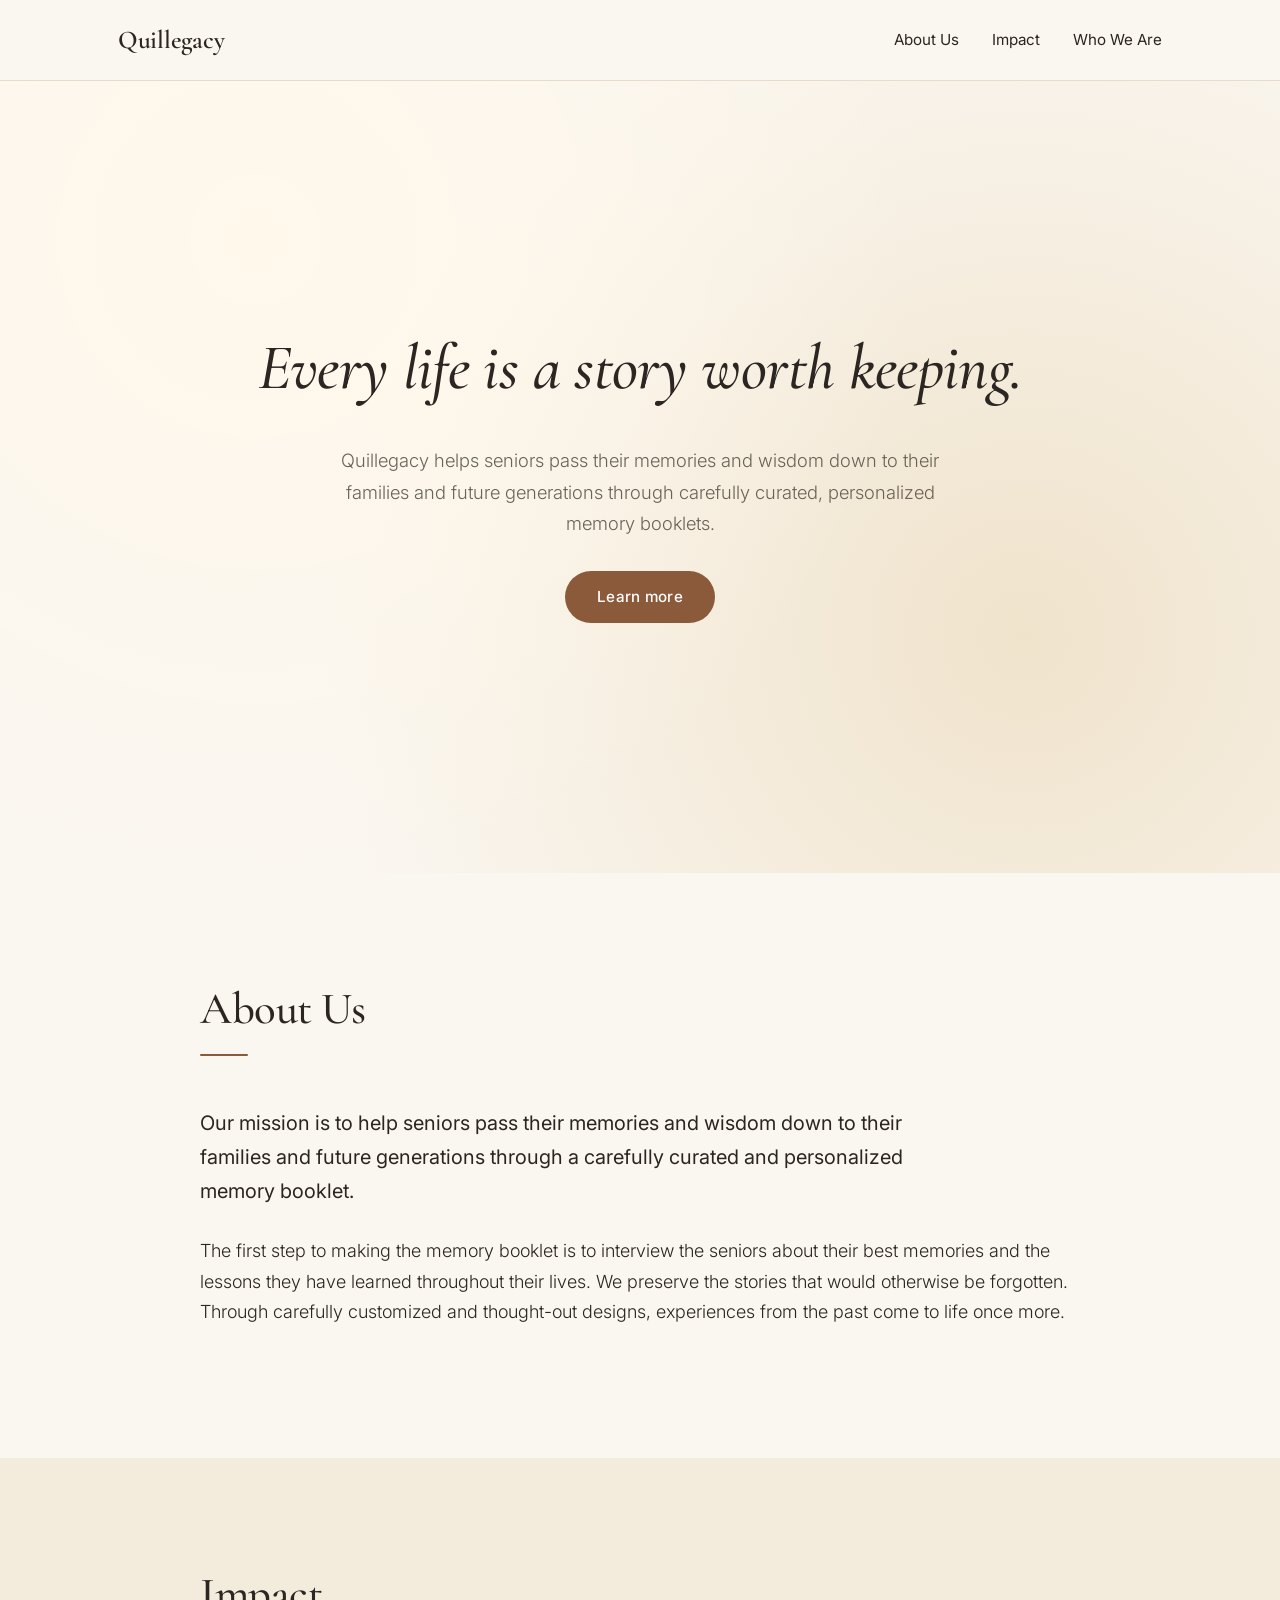
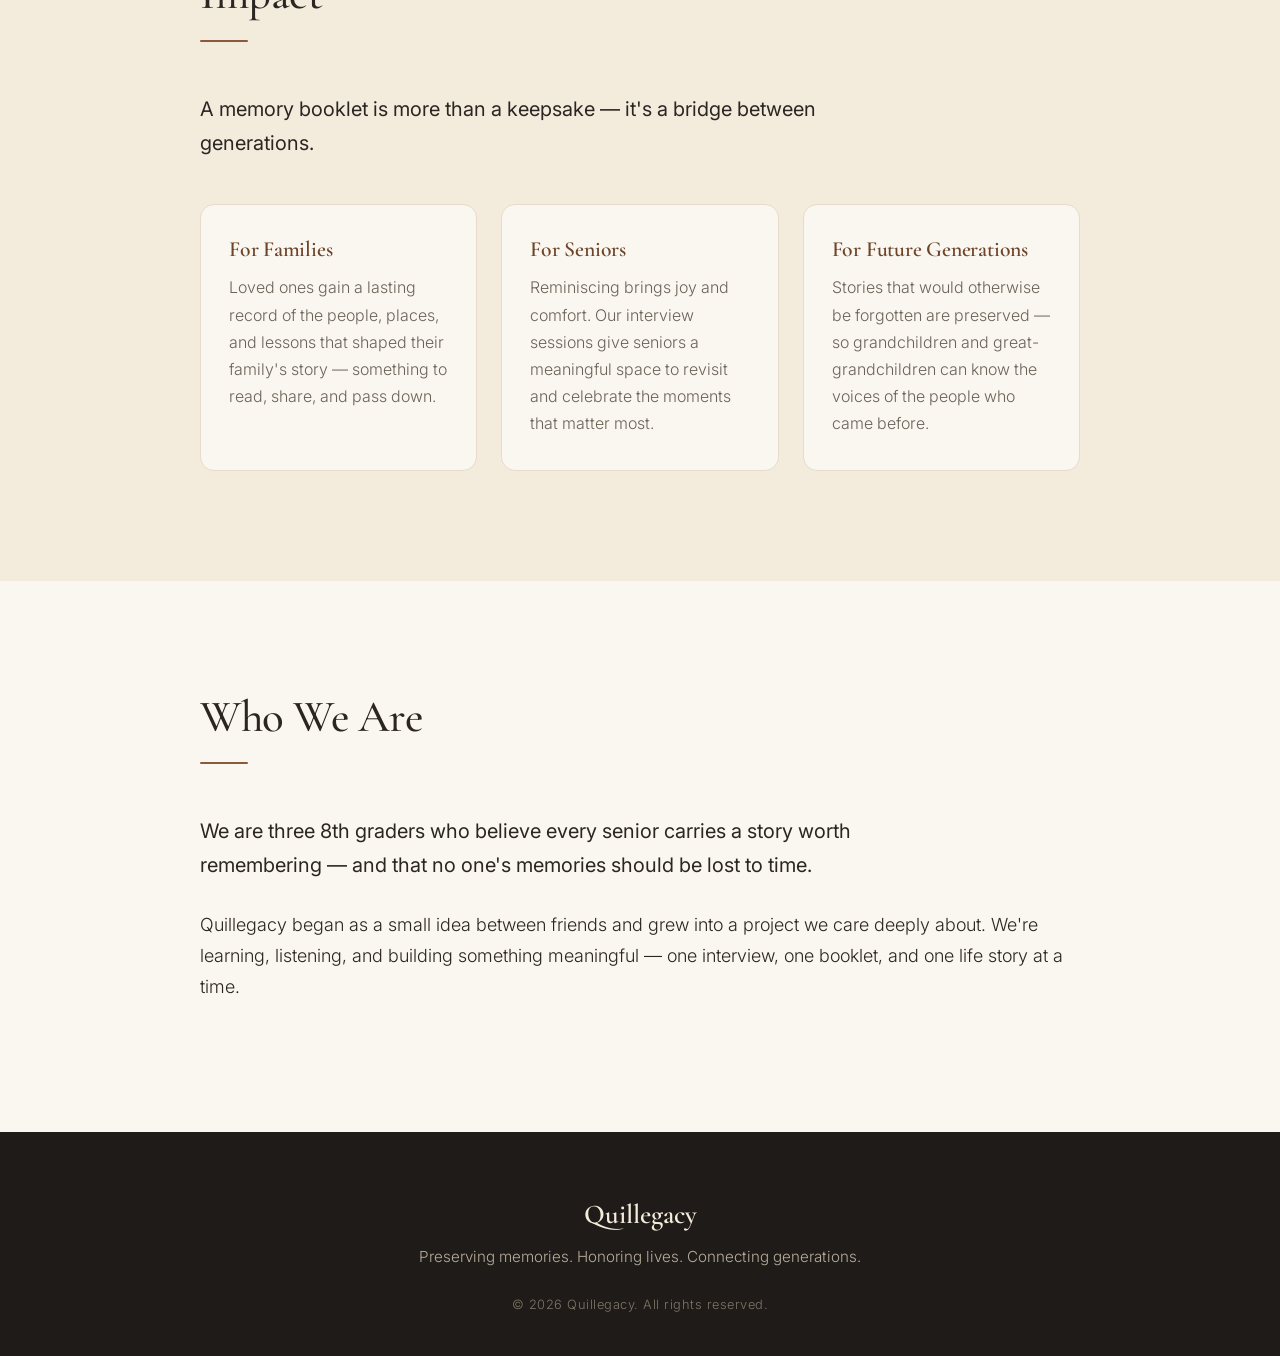
==== index.html @ 30786614 "First version" ====
<!DOCTYPE html>
<html lang="en">
<head>
  <meta charset="UTF-8" />
  <meta name="viewport" content="width=device-width, initial-scale=1.0" />
  <title>Quillegacy — Preserving the Stories That Matter</title>
  <meta name="description" content="Quillegacy creates personalized memory booklets that preserve the stories, memories, and wisdom of seniors for their families and future generations." />
  <link rel="stylesheet" href="style.css" />
  <link rel="preconnect" href="https://fonts.googleapis.com">
  <link rel="preconnect" href="https://fonts.gstatic.com" crossorigin>
  <link href="https://fonts.googleapis.com/css2?family=Cormorant+Garamond:wght@400;500;600;700&family=Inter:wght@300;400;500;600&display=swap" rel="stylesheet">
</head>
<body>

  <!-- ===== NAVIGATION ===== -->
  <header class="nav">
    <div class="nav-inner">
      <a href="#top" class="logo">Quillegacy</a>
      <nav>
        <a href="#about">About Us</a>
        <a href="#impact">Impact</a>
        <a href="#team">Who We Are</a>
      </nav>
    </div>
  </header>

  <!-- ===== HERO ===== -->
  <section id="top" class="hero">
    <div class="hero-content">
      <h1>Every life is a story worth keeping.</h1>
      <p class="tagline">
        Quillegacy helps seniors pass their memories and wisdom down to their families
        and future generations through carefully curated, personalized memory booklets.
      </p>
      <a href="#about" class="btn">Learn more</a>
    </div>
  </section>

  <!-- ===== ABOUT US ===== -->
  <section id="about" class="section section-light">
    <div class="container">
      <h2>About Us</h2>
      <p class="lead">
        Our mission is to help seniors pass their memories and wisdom down to their
        families and future generations through a carefully curated and personalized
        memory booklet.
      </p>
      <p>
        The first step to making the memory booklet is to interview the seniors about
        their best memories and the lessons they have learned throughout their lives.
        We preserve the stories that would otherwise be forgotten. Through carefully
        customized and thought-out designs, experiences from the past come to life
        once more.
      </p>
    </div>
  </section>

  <!-- ===== IMPACT ===== -->
  <section id="impact" class="section section-warm">
    <div class="container">
      <h2>Impact</h2>
      <p class="lead">
        A memory booklet is more than a keepsake — it's a bridge between generations.
      </p>

      <div class="impact-grid">
        <div class="impact-card">
          <h3>For Families</h3>
          <p>
            Loved ones gain a lasting record of the people, places, and lessons that
            shaped their family's story — something to read, share, and pass down.
          </p>
        </div>
        <div class="impact-card">
          <h3>For Seniors</h3>
          <p>
            Reminiscing brings joy and comfort. Our interview sessions give seniors
            a meaningful space to revisit and celebrate the moments that matter most.
          </p>
        </div>
        <div class="impact-card">
          <h3>For Future Generations</h3>
          <p>
            Stories that would otherwise be forgotten are preserved — so grandchildren
            and great-grandchildren can know the voices of the people who came before.
          </p>
        </div>
      </div>
    </div>
  </section>

  <!-- ===== WHO WE ARE ===== -->
  <section id="team" class="section section-light">
    <div class="container">
      <h2>Who We Are</h2>
      <p class="lead">
        We are three 8th graders who believe every senior carries a story worth
        remembering — and that no one's memories should be lost to time.
      </p>
      <p>
        Quillegacy began as a small idea between friends and grew into a project
        we care deeply about. We're learning, listening, and building something
        meaningful — one interview, one booklet, and one life story at a time.
      </p>
    </div>
  </section>

  <!-- ===== FOOTER ===== -->
  <footer class="footer">
    <div class="container">
      <p class="footer-brand">Quillegacy</p>
      <p class="footer-tag">Preserving memories. Honoring lives. Connecting generations.</p>
      <p class="footer-copy">&copy; 2026 Quillegacy. All rights reserved.</p>
    </div>
  </footer>

</body>
</html>
---- style.css ----
/* =========================================================
   Quillegacy — Stylesheet
   Edit the colors and fonts here to change the whole site.
   ========================================================= */

:root {
  /* Color palette — warm, gentle, legacy-inspired */
  --cream:      #faf6f0;
  --warm:       #f3ebdc;
  --ink:        #2b2622;
  --muted:      #6b6358;
  --accent:     #8a5a3b;   /* soft warm brown */
  --accent-dk:  #6e4429;
  --line:       #e7dccb;

  /* Fonts */
  --serif: 'Cormorant Garamond', Georgia, 'Times New Roman', serif;
  --sans:  'Inter', -apple-system, BlinkMacSystemFont, 'Segoe UI', sans-serif;
}

/* ---------- Base ---------- */

* { box-sizing: border-box; }

html { scroll-behavior: smooth; }

body {
  margin: 0;
  font-family: var(--sans);
  font-weight: 300;
  font-size: 18px;
  line-height: 1.7;
  color: var(--ink);
  background: var(--cream);
  -webkit-font-smoothing: antialiased;
}

h1, h2, h3 {
  font-family: var(--serif);
  font-weight: 500;
  letter-spacing: -0.01em;
  line-height: 1.2;
  margin: 0 0 0.6em;
  color: var(--ink);
}

h1 { font-size: clamp(2.4rem, 5.5vw, 4rem); }
h2 { font-size: clamp(2rem, 4vw, 2.8rem); }
h3 { font-size: 1.35rem; font-weight: 600; }

p { margin: 0 0 1.1em; }

a { color: var(--accent); text-decoration: none; }
a:hover { color: var(--accent-dk); }

/* ---------- Navigation ---------- */

.nav {
  position: sticky;
  top: 0;
  z-index: 50;
  background: rgba(250, 246, 240, 0.92);
  backdrop-filter: saturate(160%) blur(10px);
  border-bottom: 1px solid var(--line);
}

.nav-inner {
  max-width: 1100px;
  margin: 0 auto;
  padding: 18px 28px;
  display: flex;
  align-items: center;
  justify-content: space-between;
}

.logo {
  font-family: var(--serif);
  font-size: 1.6rem;
  font-weight: 600;
  color: var(--ink);
  letter-spacing: -0.01em;
}

.nav nav a {
  margin-left: 28px;
  font-size: 0.95rem;
  font-weight: 400;
  color: var(--ink);
  position: relative;
}

.nav nav a::after {
  content: "";
  position: absolute;
  left: 0; bottom: -4px;
  width: 0; height: 1px;
  background: var(--accent);
  transition: width 0.25s ease;
}

.nav nav a:hover::after { width: 100%; }

/* ---------- Hero ---------- */

.hero {
  min-height: 88vh;
  display: flex;
  align-items: center;
  justify-content: center;
  padding: 80px 28px;
  background:
    radial-gradient(circle at 20% 20%, #fff8eb 0%, transparent 55%),
    radial-gradient(circle at 80% 70%, #f0e3cc 0%, transparent 60%),
    var(--cream);
}

.hero-content {
  max-width: 820px;
  text-align: center;
}

.hero h1 {
  font-style: italic;
  font-weight: 500;
}

.tagline {
  font-size: 1.15rem;
  color: var(--muted);
  max-width: 640px;
  margin: 0 auto 2rem;
}

.btn {
  display: inline-block;
  padding: 13px 32px;
  background: var(--accent);
  color: #fff;
  border-radius: 999px;
  font-size: 0.95rem;
  font-weight: 500;
  letter-spacing: 0.02em;
  transition: background 0.2s ease, transform 0.2s ease;
}
.btn:hover {
  background: var(--accent-dk);
  color: #fff;
  transform: translateY(-1px);
}

/* ---------- Sections ---------- */

.section {
  padding: 110px 28px;
}

.section-light { background: var(--cream); }
.section-warm  { background: var(--warm); }

.container {
  max-width: 880px;
  margin: 0 auto;
}

.section h2 {
  position: relative;
  padding-bottom: 18px;
  margin-bottom: 32px;
}
.section h2::after {
  content: "";
  display: block;
  width: 48px;
  height: 2px;
  background: var(--accent);
  margin-top: 18px;
  border-radius: 2px;
}

.lead {
  font-size: 1.25rem;
  color: var(--ink);
  font-weight: 400;
  margin-bottom: 1.4em;
  max-width: 720px;
}

/* ---------- Impact cards ---------- */

.impact-grid {
  display: grid;
  grid-template-columns: repeat(auto-fit, minmax(240px, 1fr));
  gap: 24px;
  margin-top: 44px;
}

.impact-card {
  background: var(--cream);
  padding: 32px 28px;
  border-radius: 14px;
  border: 1px solid var(--line);
  transition: transform 0.25s ease, box-shadow 0.25s ease;
}
.impact-card:hover {
  transform: translateY(-4px);
  box-shadow: 0 14px 30px rgba(60, 40, 20, 0.08);
}

.impact-card h3 {
  color: var(--accent-dk);
  margin-bottom: 12px;
}

.impact-card p {
  margin: 0;
  color: var(--muted);
  font-size: 1rem;
}

/* ---------- Footer ---------- */

.footer {
  background: #1f1b18;
  color: #d7cdbe;
  padding: 60px 28px 40px;
  text-align: center;
}

.footer-brand {
  font-family: var(--serif);
  font-size: 1.7rem;
  font-weight: 600;
  color: #f3ebdc;
  margin: 0 0 6px;
}

.footer-tag {
  font-size: 0.95rem;
  margin-bottom: 24px;
  color: #b8ad9c;
}

.footer-copy {
  font-size: 0.8rem;
  color: #7e7567;
  letter-spacing: 0.04em;
  margin: 0;
}

/* ---------- Responsive ---------- */

@media (max-width: 640px) {
  .nav-inner { padding: 14px 20px; }
  .nav nav a { margin-left: 18px; font-size: 0.88rem; }
  .logo { font-size: 1.35rem; }
  .section { padding: 80px 22px; }
  body { font-size: 17px; }
}
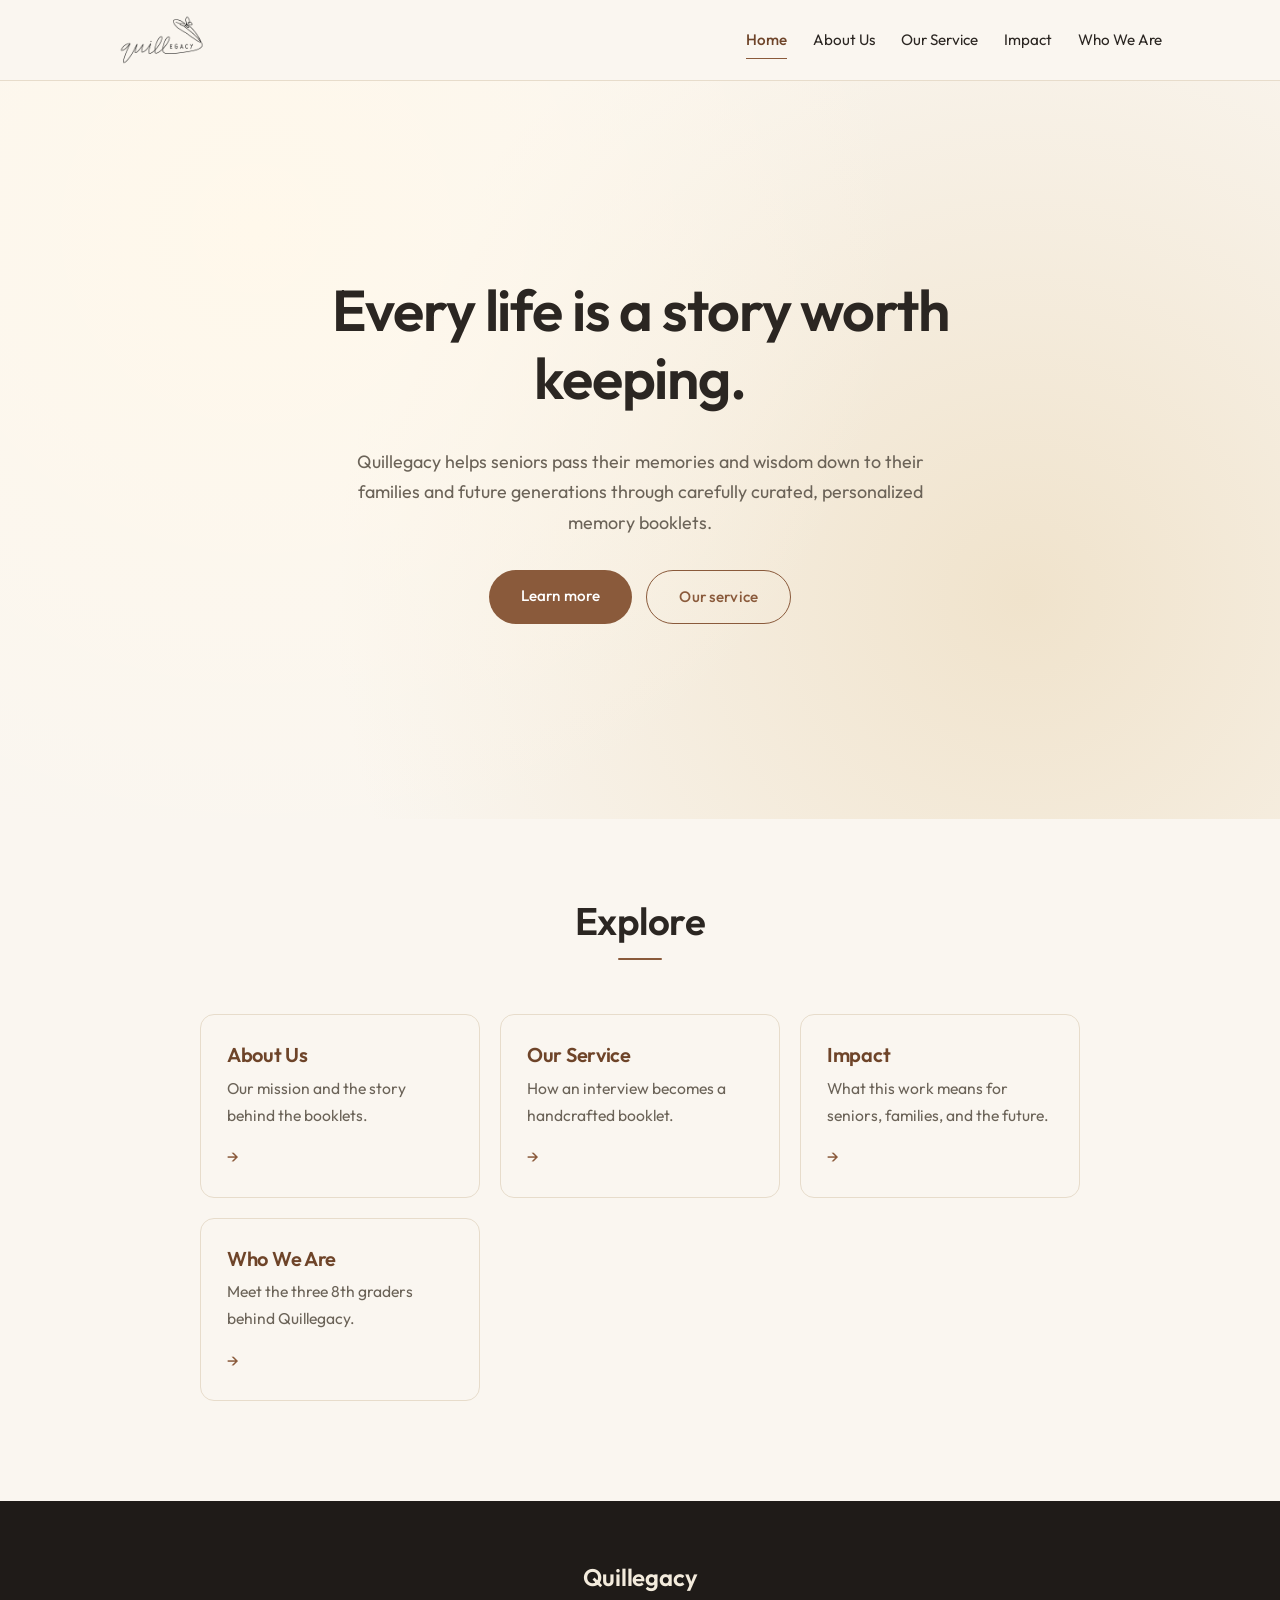
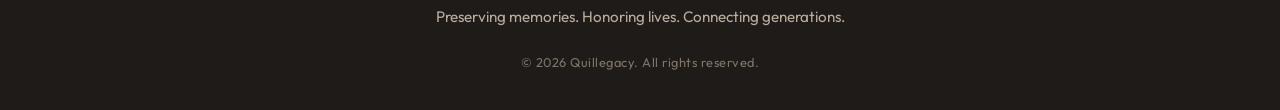
==== commit b941f5f4: "Version 2" ====
--- a/index.html
+++ b/index.html
@@ -8,104 +8,71 @@
   <link rel="stylesheet" href="style.css" />
   <link rel="preconnect" href="https://fonts.googleapis.com">
   <link rel="preconnect" href="https://fonts.gstatic.com" crossorigin>
-  <link href="https://fonts.googleapis.com/css2?family=Cormorant+Garamond:wght@400;500;600;700&family=Inter:wght@300;400;500;600&display=swap" rel="stylesheet">
+  <link href="https://fonts.googleapis.com/css2?family=Outfit:wght@300;400;500;600;700&display=swap" rel="stylesheet">
 </head>
 <body>
 
-  <!-- ===== NAVIGATION ===== -->
+  <!-- ===== NAVIGATION (same on every page) ===== -->
   <header class="nav">
     <div class="nav-inner">
-      <a href="#top" class="logo">Quillegacy</a>
+      <a href="index.html" class="logo" aria-label="Quillegacy home">
+        <img src="images/quillegacy-logo.png" alt="Quillegacy" />
+      </a>
       <nav>
-        <a href="#about">About Us</a>
-        <a href="#impact">Impact</a>
-        <a href="#team">Who We Are</a>
+        <a href="index.html" aria-current="page">Home</a>
+        <a href="about.html">About Us</a>
+        <a href="services.html">Our Service</a>
+        <a href="impact.html">Impact</a>
+        <a href="team.html">Who We Are</a>
       </nav>
     </div>
   </header>
 
-  <!-- ===== HERO ===== -->
-  <section id="top" class="hero">
+  <!-- ===== LANDING HERO ===== -->
+  <section class="hero">
     <div class="hero-content">
       <h1>Every life is a story worth keeping.</h1>
       <p class="tagline">
         Quillegacy helps seniors pass their memories and wisdom down to their families
         and future generations through carefully curated, personalized memory booklets.
       </p>
-      <a href="#about" class="btn">Learn more</a>
-    </div>
-  </section>
-
-  <!-- ===== ABOUT US ===== -->
-  <section id="about" class="section section-light">
-    <div class="container">
-      <h2>About Us</h2>
-      <p class="lead">
-        Our mission is to help seniors pass their memories and wisdom down to their
-        families and future generations through a carefully curated and personalized
-        memory booklet.
-      </p>
-      <p>
-        The first step to making the memory booklet is to interview the seniors about
-        their best memories and the lessons they have learned throughout their lives.
-        We preserve the stories that would otherwise be forgotten. Through carefully
-        customized and thought-out designs, experiences from the past come to life
-        once more.
-      </p>
-    </div>
-  </section>
-
-  <!-- ===== IMPACT ===== -->
-  <section id="impact" class="section section-warm">
-    <div class="container">
-      <h2>Impact</h2>
-      <p class="lead">
-        A memory booklet is more than a keepsake — it's a bridge between generations.
-      </p>
-
-      <div class="impact-grid">
-        <div class="impact-card">
-          <h3>For Families</h3>
-          <p>
-            Loved ones gain a lasting record of the people, places, and lessons that
-            shaped their family's story — something to read, share, and pass down.
-          </p>
-        </div>
-        <div class="impact-card">
-          <h3>For Seniors</h3>
-          <p>
-            Reminiscing brings joy and comfort. Our interview sessions give seniors
-            a meaningful space to revisit and celebrate the moments that matter most.
-          </p>
-        </div>
-        <div class="impact-card">
-          <h3>For Future Generations</h3>
-          <p>
-            Stories that would otherwise be forgotten are preserved — so grandchildren
-            and great-grandchildren can know the voices of the people who came before.
-          </p>
-        </div>
+      <div class="hero-actions">
+        <a href="about.html" class="btn">Learn more</a>
+        <a href="services.html" class="btn btn-ghost">Our service</a>
       </div>
     </div>
   </section>
 
-  <!-- ===== WHO WE ARE ===== -->
-  <section id="team" class="section section-light">
+  <!-- ===== EXPLORE TILES ===== -->
+  <section class="section section-light">
     <div class="container">
-      <h2>Who We Are</h2>
-      <p class="lead">
-        We are three 8th graders who believe every senior carries a story worth
-        remembering — and that no one's memories should be lost to time.
-      </p>
-      <p>
-        Quillegacy began as a small idea between friends and grew into a project
-        we care deeply about. We're learning, listening, and building something
-        meaningful — one interview, one booklet, and one life story at a time.
-      </p>
+      <h2 class="center">Explore</h2>
+      <div class="tile-grid">
+        <a href="about.html" class="tile">
+          <h3>About Us</h3>
+          <p>Our mission and the story behind the booklets.</p>
+          <span class="tile-arrow">&rarr;</span>
+        </a>
+        <a href="services.html" class="tile">
+          <h3>Our Service</h3>
+          <p>How an interview becomes a handcrafted booklet.</p>
+          <span class="tile-arrow">&rarr;</span>
+        </a>
+        <a href="impact.html" class="tile">
+          <h3>Impact</h3>
+          <p>What this work means for seniors, families, and the future.</p>
+          <span class="tile-arrow">&rarr;</span>
+        </a>
+        <a href="team.html" class="tile">
+          <h3>Who We Are</h3>
+          <p>Meet the three 8th graders behind Quillegacy.</p>
+          <span class="tile-arrow">&rarr;</span>
+        </a>
+      </div>
     </div>
   </section>
 
-  <!-- ===== FOOTER ===== -->
+  <!-- ===== FOOTER (same on every page) ===== -->
   <footer class="footer">
     <div class="container">
       <p class="footer-brand">Quillegacy</p>
--- a/style.css
+++ b/style.css
@@ -5,17 +5,18 @@
 
 :root {
   /* Color palette — warm, gentle, legacy-inspired */
-  --cream:      #faf6f0;
-  --warm:       #f3ebdc;
-  --ink:        #2b2622;
-  --muted:      #6b6358;
-  --accent:     #8a5a3b;   /* soft warm brown */
-  --accent-dk:  #6e4429;
-  --line:       #e7dccb;
-
-  /* Fonts */
-  --serif: 'Cormorant Garamond', Georgia, 'Times New Roman', serif;
-  --sans:  'Inter', -apple-system, BlinkMacSystemFont, 'Segoe UI', sans-serif;
+  --cream:      #faf6f0;   /* page background */
+  --warm:       #f3ebdc;   /* alternating section background */
+  --ink:        #2b2622;   /* main text color */
+  --muted:      #6b6358;   /* secondary text */
+  --accent:     #8a5a3b;   /* buttons & highlights */
+  --accent-dk:  #6e4429;   /* hover color */
+  --line:       #e7dccb;   /* subtle borders */
+
+  /* Font — Outfit is the closest free match to Canva's "Now".
+     To swap in the real "Now" font, see README.md.            */
+  --font: 'Outfit', -apple-system, BlinkMacSystemFont, 'Segoe UI',
+          Roboto, 'Helvetica Neue', Arial, sans-serif;
 }
 
 /* ---------- Base ---------- */
@@ -26,32 +27,35 @@
 
 body {
   margin: 0;
-  font-family: var(--sans);
-  font-weight: 300;
+  font-family: var(--font);
+  font-weight: 400;
   font-size: 18px;
   line-height: 1.7;
   color: var(--ink);
   background: var(--cream);
   -webkit-font-smoothing: antialiased;
+  -moz-osx-font-smoothing: grayscale;
 }
 
 h1, h2, h3 {
-  font-family: var(--serif);
-  font-weight: 500;
-  letter-spacing: -0.01em;
-  line-height: 1.2;
+  font-family: var(--font);
+  font-weight: 600;
+  letter-spacing: -0.015em;
+  line-height: 1.18;
   margin: 0 0 0.6em;
   color: var(--ink);
 }
 
-h1 { font-size: clamp(2.4rem, 5.5vw, 4rem); }
-h2 { font-size: clamp(2rem, 4vw, 2.8rem); }
-h3 { font-size: 1.35rem; font-weight: 600; }
+h1 { font-size: clamp(2.2rem, 5vw, 3.6rem); font-weight: 600; }
+h2 { font-size: clamp(1.7rem, 3.4vw, 2.4rem); }
+h3 { font-size: 1.25rem; font-weight: 600; }
 
 p { margin: 0 0 1.1em; }
 
 a { color: var(--accent); text-decoration: none; }
 a:hover { color: var(--accent-dk); }
+
+.center { text-align: center; }
 
 /* ---------- Navigation ---------- */
 
@@ -67,32 +71,43 @@
 .nav-inner {
   max-width: 1100px;
   margin: 0 auto;
-  padding: 18px 28px;
+  padding: 14px 28px;
   display: flex;
   align-items: center;
   justify-content: space-between;
+  gap: 24px;
 }
 
 .logo {
-  font-family: var(--serif);
-  font-size: 1.6rem;
-  font-weight: 600;
-  color: var(--ink);
-  letter-spacing: -0.01em;
+  display: inline-flex;
+  align-items: center;
+  flex-shrink: 0;
+}
+.logo img {
+  height: 52px;
+  width: auto;
+  display: block;
+}
+
+.nav nav {
+  display: flex;
+  flex-wrap: wrap;
+  gap: 26px;
+  justify-content: flex-end;
 }
 
 .nav nav a {
-  margin-left: 28px;
   font-size: 0.95rem;
   font-weight: 400;
   color: var(--ink);
   position: relative;
+  padding: 4px 0;
 }
 
 .nav nav a::after {
   content: "";
   position: absolute;
-  left: 0; bottom: -4px;
+  left: 0; bottom: -2px;
   width: 0; height: 1px;
   background: var(--accent);
   transition: width 0.25s ease;
@@ -100,10 +115,18 @@
 
 .nav nav a:hover::after { width: 100%; }
 
-/* ---------- Hero ---------- */
+.nav nav a[aria-current="page"] {
+  color: var(--accent-dk);
+  font-weight: 500;
+}
+.nav nav a[aria-current="page"]::after {
+  width: 100%;
+}
+
+/* ---------- Landing Hero ---------- */
 
 .hero {
-  min-height: 88vh;
+  min-height: 82vh;
   display: flex;
   align-items: center;
   justify-content: center;
@@ -115,20 +138,27 @@
 }
 
 .hero-content {
-  max-width: 820px;
+  max-width: 780px;
   text-align: center;
 }
 
 .hero h1 {
-  font-style: italic;
-  font-weight: 500;
+  font-weight: 600;
+  letter-spacing: -0.02em;
 }
 
 .tagline {
-  font-size: 1.15rem;
+  font-size: 1.12rem;
   color: var(--muted);
-  max-width: 640px;
+  max-width: 620px;
   margin: 0 auto 2rem;
+}
+
+.hero-actions {
+  display: flex;
+  gap: 14px;
+  justify-content: center;
+  flex-wrap: wrap;
 }
 
 .btn {
@@ -139,19 +169,49 @@
   border-radius: 999px;
   font-size: 0.95rem;
   font-weight: 500;
-  letter-spacing: 0.02em;
-  transition: background 0.2s ease, transform 0.2s ease;
+  letter-spacing: 0.01em;
+  transition: background 0.2s ease, transform 0.2s ease, box-shadow 0.2s ease;
 }
 .btn:hover {
   background: var(--accent-dk);
   color: #fff;
   transform: translateY(-1px);
+  box-shadow: 0 10px 22px rgba(110, 68, 41, 0.18);
+}
+.btn-ghost {
+  background: transparent;
+  color: var(--accent);
+  border: 1px solid var(--accent);
+}
+.btn-ghost:hover {
+  background: var(--accent);
+  color: #fff;
+}
+
+/* ---------- Page header (inner pages) ---------- */
+
+.page-header {
+  padding: 110px 28px 40px;
+  background:
+    radial-gradient(circle at 30% 30%, #fff8eb 0%, transparent 60%),
+    var(--cream);
+  text-align: center;
+}
+
+.page-header h1 {
+  margin-bottom: 8px;
+}
+
+.page-sub {
+  color: var(--muted);
+  font-size: 1.1rem;
+  margin: 0;
 }
 
 /* ---------- Sections ---------- */
 
 .section {
-  padding: 110px 28px;
+  padding: 80px 28px 100px;
 }
 
 .section-light { background: var(--cream); }
@@ -164,39 +224,83 @@
 
 .section h2 {
   position: relative;
-  padding-bottom: 18px;
-  margin-bottom: 32px;
+  padding-bottom: 14px;
+  margin-bottom: 28px;
 }
 .section h2::after {
   content: "";
   display: block;
-  width: 48px;
+  width: 44px;
   height: 2px;
   background: var(--accent);
-  margin-top: 18px;
+  margin-top: 14px;
   border-radius: 2px;
 }
+.section h2.center::after { margin-left: auto; margin-right: auto; }
 
 .lead {
-  font-size: 1.25rem;
+  font-size: 1.2rem;
   color: var(--ink);
   font-weight: 400;
   margin-bottom: 1.4em;
   max-width: 720px;
 }
 
+/* ---------- Landing tile grid ---------- */
+
+.tile-grid {
+  display: grid;
+  grid-template-columns: repeat(auto-fit, minmax(220px, 1fr));
+  gap: 20px;
+  margin-top: 40px;
+}
+
+.tile {
+  display: block;
+  background: var(--cream);
+  border: 1px solid var(--line);
+  border-radius: 14px;
+  padding: 28px 26px 24px;
+  color: var(--ink);
+  transition: transform 0.25s ease, box-shadow 0.25s ease, border-color 0.25s ease;
+  position: relative;
+}
+.tile:hover {
+  transform: translateY(-4px);
+  box-shadow: 0 14px 30px rgba(60, 40, 20, 0.08);
+  border-color: var(--accent);
+  color: var(--ink);
+}
+.tile h3 {
+  color: var(--accent-dk);
+  margin-bottom: 8px;
+}
+.tile p {
+  margin: 0;
+  color: var(--muted);
+  font-size: 0.98rem;
+}
+.tile-arrow {
+  display: inline-block;
+  margin-top: 14px;
+  color: var(--accent);
+  font-size: 1.1rem;
+  transition: transform 0.2s ease;
+}
+.tile:hover .tile-arrow { transform: translateX(4px); }
+
 /* ---------- Impact cards ---------- */
 
 .impact-grid {
   display: grid;
   grid-template-columns: repeat(auto-fit, minmax(240px, 1fr));
-  gap: 24px;
-  margin-top: 44px;
+  gap: 22px;
+  margin-top: 36px;
 }
 
 .impact-card {
   background: var(--cream);
-  padding: 32px 28px;
+  padding: 30px 26px;
   border-radius: 14px;
   border: 1px solid var(--line);
   transition: transform 0.25s ease, box-shadow 0.25s ease;
@@ -205,16 +309,33 @@
   transform: translateY(-4px);
   box-shadow: 0 14px 30px rgba(60, 40, 20, 0.08);
 }
-
-.impact-card h3 {
+.impact-card h3 { color: var(--accent-dk); margin-bottom: 10px; }
+.impact-card p  { margin: 0; color: var(--muted); font-size: 1rem; }
+
+/* ---------- Value list (Our Service page) ---------- */
+
+.value-list {
+  margin-top: 36px;
+  display: grid;
+  gap: 0;
+}
+
+.value-item {
+  padding: 22px 0;
+  border-bottom: 1px solid var(--line);
+}
+.value-item:last-child { border-bottom: none; }
+
+.value-item h3 {
   color: var(--accent-dk);
-  margin-bottom: 12px;
-}
-
-.impact-card p {
+  margin: 0 0 6px;
+  font-size: 1.15rem;
+}
+.value-item p {
   margin: 0;
   color: var(--muted);
   font-size: 1rem;
+  max-width: 680px;
 }
 
 /* ---------- Footer ---------- */
@@ -222,21 +343,22 @@
 .footer {
   background: #1f1b18;
   color: #d7cdbe;
-  padding: 60px 28px 40px;
+  padding: 56px 28px 36px;
   text-align: center;
 }
 
 .footer-brand {
-  font-family: var(--serif);
-  font-size: 1.7rem;
+  font-family: var(--font);
+  font-size: 1.5rem;
   font-weight: 600;
   color: #f3ebdc;
   margin: 0 0 6px;
+  letter-spacing: -0.01em;
 }
 
 .footer-tag {
   font-size: 0.95rem;
-  margin-bottom: 24px;
+  margin-bottom: 22px;
   color: #b8ad9c;
 }
 
@@ -249,10 +371,20 @@
 
 /* ---------- Responsive ---------- */
 
-@media (max-width: 640px) {
-  .nav-inner { padding: 14px 20px; }
-  .nav nav a { margin-left: 18px; font-size: 0.88rem; }
-  .logo { font-size: 1.35rem; }
-  .section { padding: 80px 22px; }
+@media (max-width: 720px) {
+  .nav-inner {
+    flex-direction: column;
+    align-items: center;
+    gap: 10px;
+    padding: 14px 20px;
+  }
+  .nav nav { justify-content: center; gap: 18px; }
+  .nav nav a { font-size: 0.9rem; }
+  .logo img { height: 44px; }
+}
+
+@media (max-width: 480px) {
   body { font-size: 17px; }
-}
+  .section { padding: 60px 22px 80px; }
+  .page-header { padding: 70px 22px 30px; }
+}
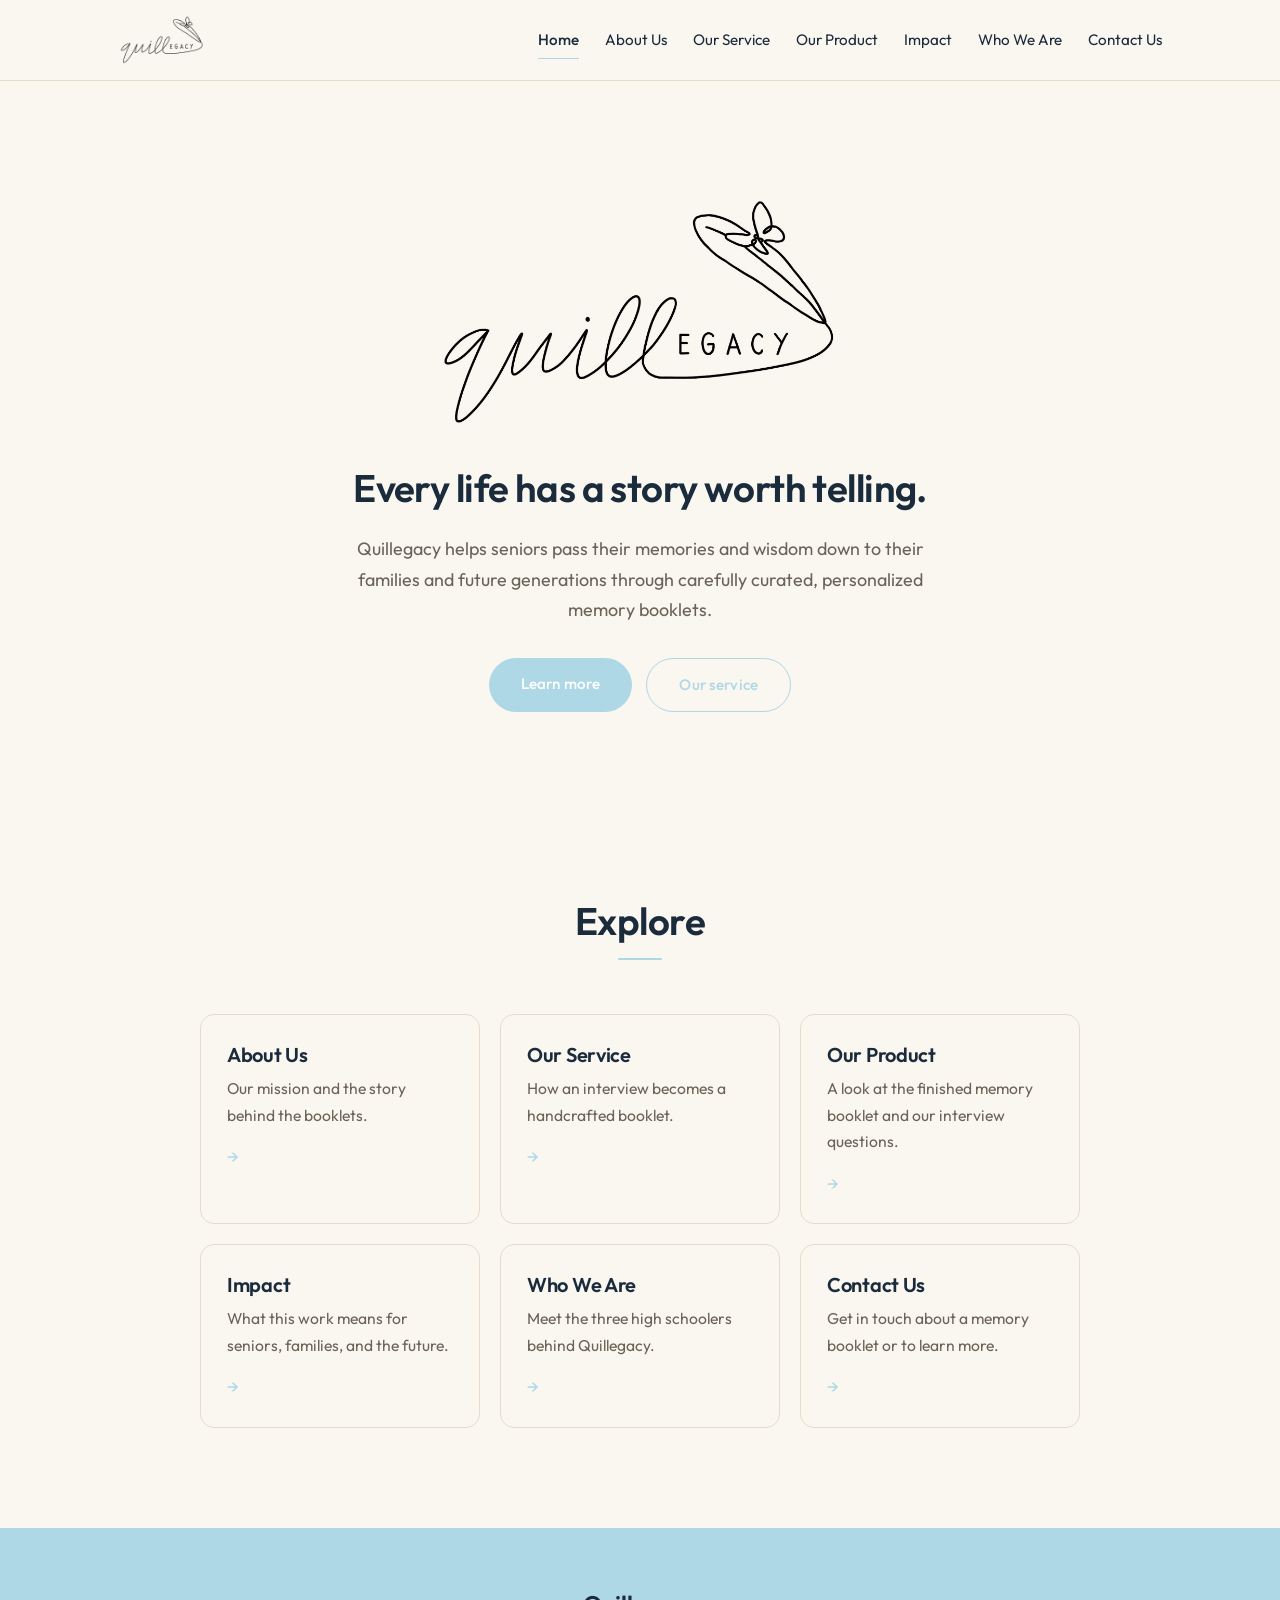
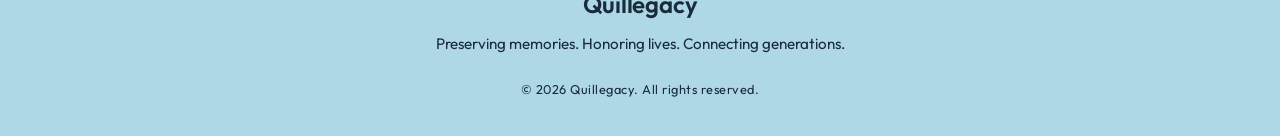
==== commit ea043621: "version" ====
--- a/index.html
+++ b/index.html
@@ -22,8 +22,10 @@
         <a href="index.html" aria-current="page">Home</a>
         <a href="about.html">About Us</a>
         <a href="services.html">Our Service</a>
+        <a href="product.html">Our Product</a>
         <a href="impact.html">Impact</a>
         <a href="team.html">Who We Are</a>
+        <a href="contact.html">Contact Us</a>
       </nav>
     </div>
   </header>
@@ -31,7 +33,8 @@
   <!-- ===== LANDING HERO ===== -->
   <section class="hero">
     <div class="hero-content">
-      <h1>Every life is a story worth keeping.</h1>
+      <img src="images/quillegacy-logo.png" alt="Quillegacy" class="hero-logo" />
+      <h2>Every life has a story worth telling.</h2>
       <p class="tagline">
         Quillegacy helps seniors pass their memories and wisdom down to their families
         and future generations through carefully curated, personalized memory booklets.
@@ -58,6 +61,11 @@
           <p>How an interview becomes a handcrafted booklet.</p>
           <span class="tile-arrow">&rarr;</span>
         </a>
+        <a href="product.html" class="tile">
+          <h3>Our Product</h3>
+          <p>A look at the finished memory booklet and our interview questions.</p>
+          <span class="tile-arrow">&rarr;</span>
+        </a>
         <a href="impact.html" class="tile">
           <h3>Impact</h3>
           <p>What this work means for seniors, families, and the future.</p>
@@ -65,7 +73,12 @@
         </a>
         <a href="team.html" class="tile">
           <h3>Who We Are</h3>
-          <p>Meet the three 8th graders behind Quillegacy.</p>
+          <p>Meet the three high schoolers behind Quillegacy.</p>
+          <span class="tile-arrow">&rarr;</span>
+        </a>
+        <a href="contact.html" class="tile">
+          <h3>Contact Us</h3>
+          <p>Get in touch about a memory booklet or to learn more.</p>
           <span class="tile-arrow">&rarr;</span>
         </a>
       </div>
--- a/style.css
+++ b/style.css
@@ -7,10 +7,10 @@
   /* Color palette — warm, gentle, legacy-inspired */
   --cream:      #faf6f0;   /* page background */
   --warm:       #f3ebdc;   /* alternating section background */
-  --ink:        #2b2622;   /* main text color */
+  --ink:        #1a2b3c;   /* main text color */
   --muted:      #6b6358;   /* secondary text */
-  --accent:     #8a5a3b;   /* buttons & highlights */
-  --accent-dk:  #6e4429;   /* hover color */
+  --accent:     #aed8e6;   /* buttons & highlights */
+  --accent-dk:  #1a2b3c;   /* hover color */
   --line:       #e7dccb;   /* subtle borders */
 
   /* Font — Outfit is the closest free match to Canva's "Now".
@@ -131,15 +131,19 @@
   align-items: center;
   justify-content: center;
   padding: 80px 28px;
-  background:
-    radial-gradient(circle at 20% 20%, #fff8eb 0%, transparent 55%),
-    radial-gradient(circle at 80% 70%, #f0e3cc 0%, transparent 60%),
-    var(--cream);
+  background: var(--cream);
 }
 
 .hero-content {
   max-width: 780px;
   text-align: center;
+}
+
+.hero-logo {
+  width: clamp(260px, 38vw, 420px);
+  height: auto;
+  display: block;
+  margin: 0 auto 28px;
 }
 
 .hero h1 {
@@ -312,6 +316,106 @@
 .impact-card h3 { color: var(--accent-dk); margin-bottom: 10px; }
 .impact-card p  { margin: 0; color: var(--muted); font-size: 1rem; }
 
+/* ---------- Product feature (Our Product page) ---------- */
+
+.product-feature {
+  display: grid;
+  grid-template-columns: minmax(260px, 1fr) 1.1fr;
+  gap: 48px;
+  align-items: center;
+  margin-top: 12px;
+}
+
+.product-image {
+  display: flex;
+  justify-content: center;
+}
+
+.product-image img {
+  width: 100%;
+  max-width: 500px;
+  height: auto;
+  border-radius: 14px;
+  box-shadow: 0 18px 40px rgba(60, 40, 20, 0.15);
+}
+
+.product-text .lead {
+  margin-top: 0;
+  font-size: 1.32rem;
+}
+
+.product-text p {
+  font-size: 1.08rem;
+}
+
+@media (max-width: 760px) {
+  .product-feature {
+    grid-template-columns: 1fr;
+    gap: 28px;
+  }
+  .product-image img { max-width: 400px; }
+}
+
+/* ---------- Interview questions list ---------- */
+
+.question-list {
+  margin: 36px 0 0;
+  padding: 0;
+  list-style: none;
+  counter-reset: q;
+  display: grid;
+  gap: 12px;
+}
+
+.question-list li {
+  counter-increment: q;
+  position: relative;
+  padding: 16px 18px 16px 60px;
+  background: var(--cream);
+  border: 1px solid var(--line);
+  border-radius: 12px;
+  color: var(--ink);
+  font-size: 1rem;
+  line-height: 1.55;
+  transition: transform 0.2s ease, box-shadow 0.2s ease, border-color 0.2s ease;
+}
+
+.question-list li::before {
+  content: counter(q);
+  position: absolute;
+  left: 16px;
+  top: 50%;
+  transform: translateY(-50%);
+  width: 32px;
+  height: 32px;
+  border-radius: 50%;
+  background: var(--accent);
+  color: #fff;
+  font-size: 0.85rem;
+  font-weight: 600;
+  display: flex;
+  align-items: center;
+  justify-content: center;
+}
+
+.question-list li:hover {
+  transform: translateX(2px);
+  border-color: var(--accent);
+  box-shadow: 0 6px 16px rgba(60, 40, 20, 0.06);
+}
+
+@media (max-width: 520px) {
+  .question-list li {
+    padding: 14px 14px 14px 54px;
+    font-size: 0.96rem;
+  }
+  .question-list li::before {
+    width: 28px;
+    height: 28px;
+    left: 14px;
+  }
+}
+
 /* ---------- Value list (Our Service page) ---------- */
 
 .value-list {
@@ -338,11 +442,61 @@
   max-width: 680px;
 }
 
+/* ---------- Contact page ---------- */
+
+.contact-card {
+  max-width: 580px;
+  margin: 20px auto 0;
+  padding: 48px 36px;
+  background: var(--cream);
+  border: 1px solid var(--line);
+  border-radius: 18px;
+  text-align: center;
+  box-shadow: 0 10px 30px rgba(60, 40, 20, 0.05);
+}
+
+.contact-intro {
+  font-size: 1.1rem;
+  color: var(--ink);
+  margin: 0 0 28px;
+  line-height: 1.6;
+}
+
+.contact-email {
+  display: inline-block;
+  font-size: clamp(1.4rem, 3.4vw, 2rem);
+  font-weight: 600;
+  color: var(--accent-dk);
+  letter-spacing: -0.01em;
+  padding: 12px 28px;
+  border: 1px solid var(--accent);
+  border-radius: 999px;
+  transition: background 0.2s ease, color 0.2s ease, transform 0.2s ease;
+  word-break: break-all;
+}
+
+.contact-email:hover {
+  background: var(--accent);
+  color: #fff;
+  transform: translateY(-1px);
+}
+
+.contact-note {
+  font-size: 0.95rem;
+  color: var(--muted);
+  margin: 24px 0 0;
+}
+
+@media (max-width: 520px) {
+  .contact-card { padding: 36px 22px; }
+  .contact-email { padding: 10px 20px; }
+}
+
 /* ---------- Footer ---------- */
 
 .footer {
-  background: #1f1b18;
-  color: #d7cdbe;
+  background: #aed8e6;
+  color: #1a2b3c;
   padding: 56px 28px 36px;
   text-align: center;
 }
@@ -351,7 +505,7 @@
   font-family: var(--font);
   font-size: 1.5rem;
   font-weight: 600;
-  color: #f3ebdc;
+  color: #1a2b3c;
   margin: 0 0 6px;
   letter-spacing: -0.01em;
 }
@@ -359,12 +513,12 @@
 .footer-tag {
   font-size: 0.95rem;
   margin-bottom: 22px;
-  color: #b8ad9c;
+  color: #1a2b3c;
 }
 
 .footer-copy {
   font-size: 0.8rem;
-  color: #7e7567;
+  color: #1a2b3c;
   letter-spacing: 0.04em;
   margin: 0;
 }
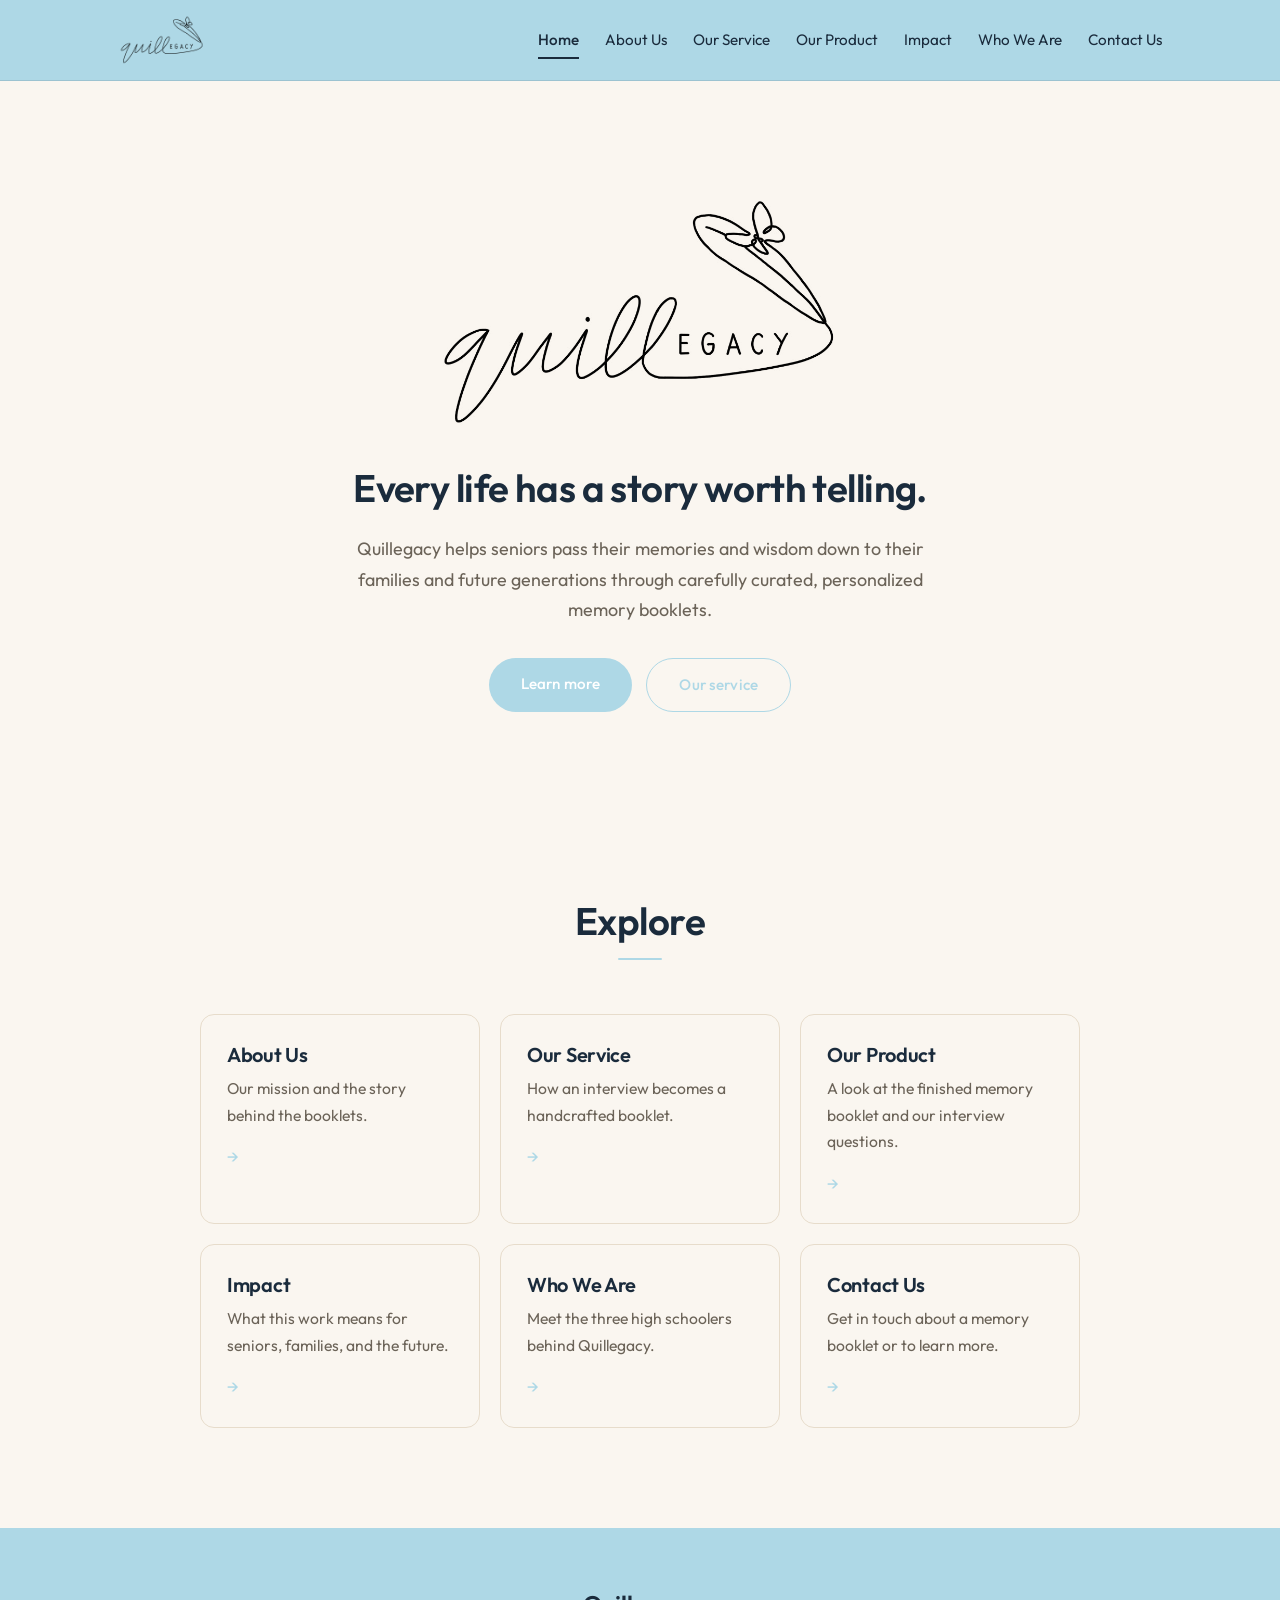
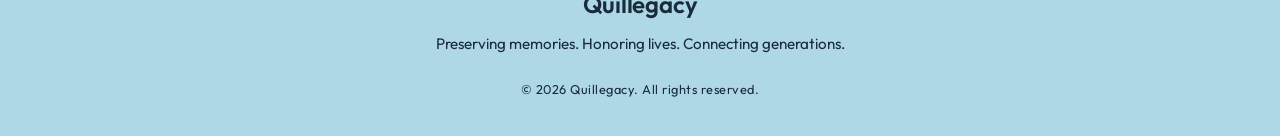
==== commit aff3a471: "Favicon + Our Service pic" ====
--- a/index.html
+++ b/index.html
@@ -5,6 +5,8 @@
   <meta name="viewport" content="width=device-width, initial-scale=1.0" />
   <title>Quillegacy — Preserving the Stories That Matter</title>
   <meta name="description" content="Quillegacy creates personalized memory booklets that preserve the stories, memories, and wisdom of seniors for their families and future generations." />
+  <link rel="icon" href="images/favicon.png" type="image/png" />
+  <link rel="apple-touch-icon" href="images/favicon.png" />
   <link rel="stylesheet" href="style.css" />
   <link rel="preconnect" href="https://fonts.googleapis.com">
   <link rel="preconnect" href="https://fonts.gstatic.com" crossorigin>
--- a/style.css
+++ b/style.css
@@ -63,9 +63,8 @@
   position: sticky;
   top: 0;
   z-index: 50;
-  background: rgba(250, 246, 240, 0.92);
-  backdrop-filter: saturate(160%) blur(10px);
-  border-bottom: 1px solid var(--line);
+  background: #aed8e6;
+  border-bottom: 1px solid rgba(26, 43, 60, 0.12);
 }
 
 .nav-inner {
@@ -108,8 +107,8 @@
   content: "";
   position: absolute;
   left: 0; bottom: -2px;
-  width: 0; height: 1px;
-  background: var(--accent);
+  width: 0; height: 2px;
+  background: var(--accent-dk);
   transition: width 0.25s ease;
 }
 
@@ -243,7 +242,7 @@
 .section h2.center::after { margin-left: auto; margin-right: auto; }
 
 .lead {
-  font-size: 1.2rem;
+  font-size: inherit;
   color: var(--ink);
   font-weight: 400;
   margin-bottom: 1.4em;
@@ -318,42 +317,80 @@
 
 /* ---------- Product feature (Our Product page) ---------- */
 
+.section-product {
+  padding-top: 28px;
+  padding-bottom: 80px;
+}
+
 .product-feature {
   display: grid;
-  grid-template-columns: minmax(260px, 1fr) 1.1fr;
-  gap: 48px;
+  grid-template-columns: minmax(320px, 1.15fr) 1fr;
+  gap: 36px;
   align-items: center;
-  margin-top: 12px;
+  margin-top: 0;
 }
 
 .product-image {
   display: flex;
   justify-content: center;
+  align-self: center;
+  width: 100%;
+  border-radius: 12px;
+  box-shadow: 0 12px 28px rgba(60, 40, 20, 0.12);
+  overflow: hidden;
+}
+
+.product-image--wide {
+  max-width: 620px;
+}
+
+.product-image--portrait {
+  max-width: 420px;
 }
 
 .product-image img {
   width: 100%;
-  max-width: 500px;
   height: auto;
-  border-radius: 14px;
-  box-shadow: 0 18px 40px rgba(60, 40, 20, 0.15);
+  display: block;
+}
+
+.product-image--wide img {
+  max-width: 620px;
+}
+
+.product-image--portrait img {
+  max-width: 420px;
+}
+
+.product-text {
+  display: flex;
+  flex-direction: column;
+  justify-content: center;
+  align-self: center;
 }
 
 .product-text .lead {
   margin-top: 0;
-  font-size: 1.32rem;
-}
-
-.product-text p {
-  font-size: 1.08rem;
+  margin-bottom: 1.1em;
 }
 
 @media (max-width: 760px) {
   .product-feature {
     grid-template-columns: 1fr;
-    gap: 28px;
+    gap: 24px;
   }
-  .product-image img { max-width: 400px; }
+  .product-image {
+    align-self: center;
+    max-width: 100%;
+    justify-content: center;
+    overflow: visible;
+  }
+  .product-text { align-self: auto; }
+  .product-image img {
+    width: 100%;
+    max-width: 100%;
+    height: auto;
+  }
 }
 
 /* ---------- Interview questions list ---------- */
@@ -444,9 +481,17 @@
 
 /* ---------- Contact page ---------- */
 
+.page-header--compact {
+  padding-bottom: 16px;
+}
+
+.section-contact {
+  padding-top: 24px;
+}
+
 .contact-card {
   max-width: 580px;
-  margin: 20px auto 0;
+  margin: 0 auto;
   padding: 48px 36px;
   background: var(--cream);
   border: 1px solid var(--line);
